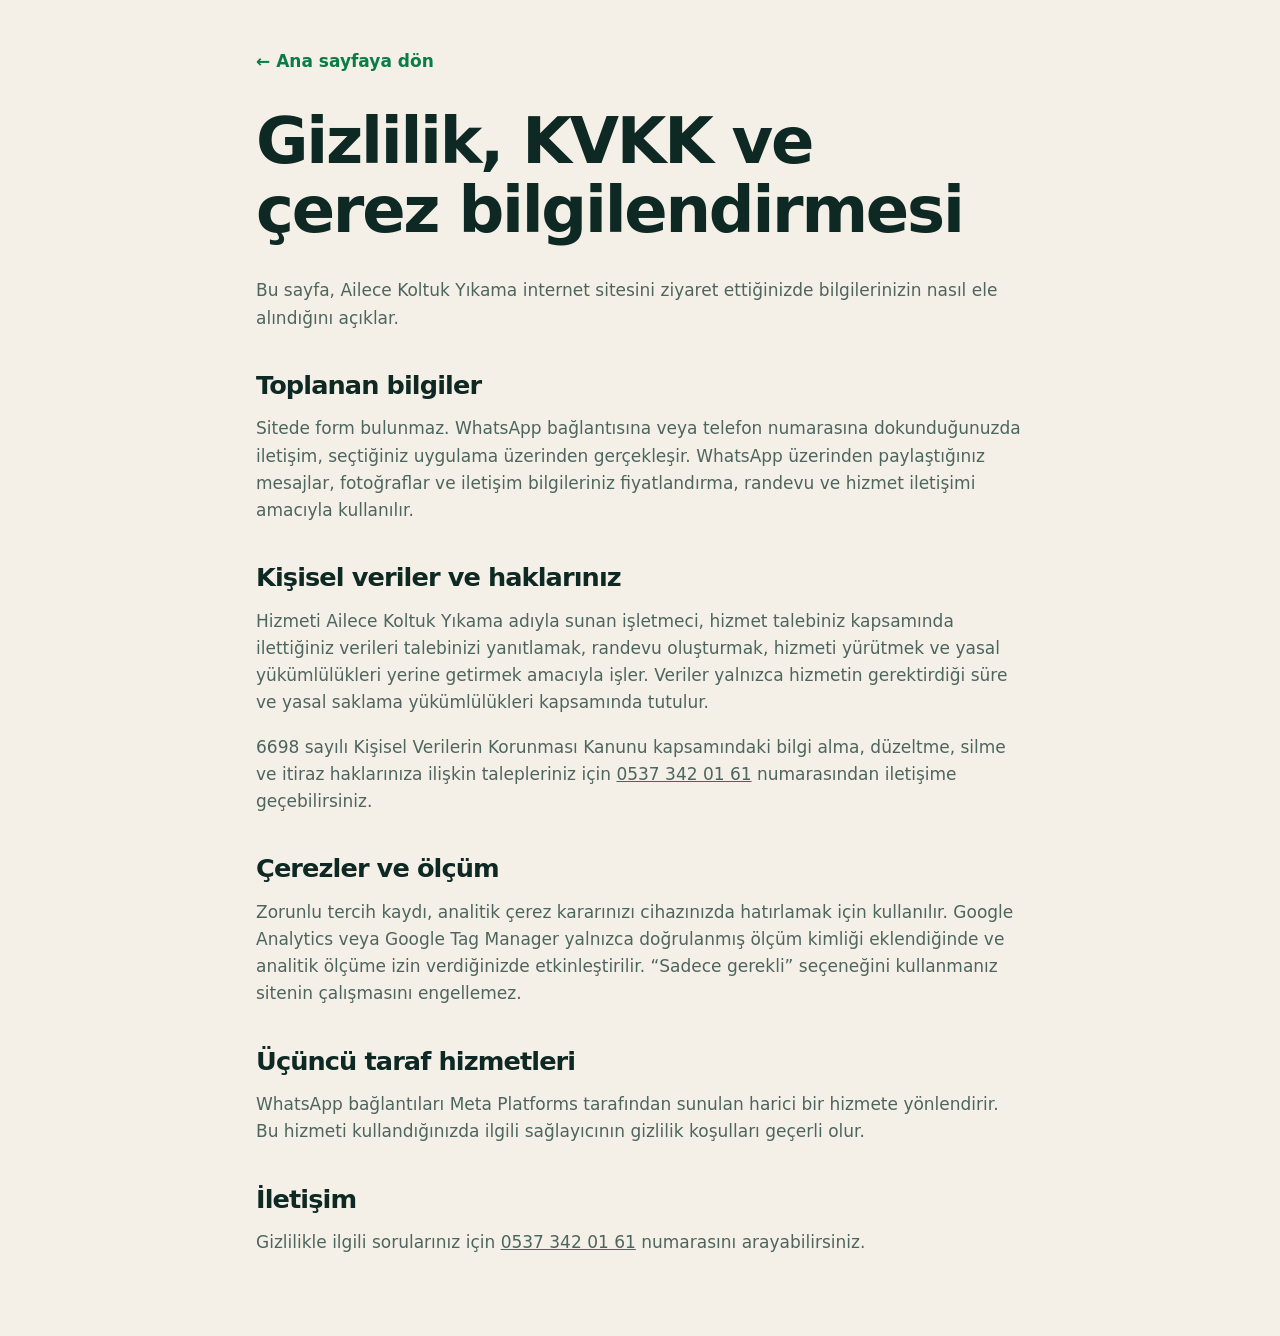
==== gizlilik.html @ ed270a8f "Build production landing page" ====
<!doctype html>
<html lang="tr">
  <head>
    <meta charset="utf-8">
    <meta name="viewport" content="width=device-width, initial-scale=1">
    <title>Gizlilik, KVKK ve Çerezler | Ailece Koltuk Yıkama</title>
    <meta name="description" content="Ailece Koltuk Yıkama gizlilik, kişisel veriler ve çerez bilgilendirmesi.">
    <meta name="robots" content="index, follow">
    <link rel="canonical" href="https://ailecekoltuktemizleme.com/gizlilik.html">
    <link rel="icon" href="favicon.svg" type="image/svg+xml">
    <link rel="stylesheet" href="styles.css">
    <script src="analytics-config.js"></script>
    <script>
      window.dataLayer = window.dataLayer || [];
      window.gtag = window.gtag || function () { window.dataLayer.push(arguments); };
      window.gtag("consent", "default", {
        ad_storage: "denied",
        ad_user_data: "denied",
        ad_personalization: "denied",
        analytics_storage: "denied",
        wait_for_update: 500
      });
    </script>
    <script src="script.js" defer></script>
  </head>
  <body class="legal-page">
    <main class="legal-main">
      <a class="legal-back" href="index.html">← Ana sayfaya dön</a>
      <h1>Gizlilik, KVKK ve çerez bilgilendirmesi</h1>

      <p>Bu sayfa, Ailece Koltuk Yıkama internet sitesini ziyaret ettiğinizde bilgilerinizin nasıl ele alındığını açıklar.</p>

      <h2 id="gizlilik">Toplanan bilgiler</h2>
      <p>Sitede form bulunmaz. WhatsApp bağlantısına veya telefon numarasına dokunduğunuzda iletişim, seçtiğiniz uygulama üzerinden gerçekleşir. WhatsApp üzerinden paylaştığınız mesajlar, fotoğraflar ve iletişim bilgileriniz fiyatlandırma, randevu ve hizmet iletişimi amacıyla kullanılır.</p>

      <h2 id="kvkk">Kişisel veriler ve haklarınız</h2>
      <p>Hizmeti Ailece Koltuk Yıkama adıyla sunan işletmeci, hizmet talebiniz kapsamında ilettiğiniz verileri talebinizi yanıtlamak, randevu oluşturmak, hizmeti yürütmek ve yasal yükümlülükleri yerine getirmek amacıyla işler. Veriler yalnızca hizmetin gerektirdiği süre ve yasal saklama yükümlülükleri kapsamında tutulur.</p>
      <p>6698 sayılı Kişisel Verilerin Korunması Kanunu kapsamındaki bilgi alma, düzeltme, silme ve itiraz haklarınıza ilişkin talepleriniz için <a href="tel:+905373420161">0537 342 01 61</a> numarasından iletişime geçebilirsiniz.</p>

      <h2 id="cerezler">Çerezler ve ölçüm</h2>
      <p>Zorunlu tercih kaydı, analitik çerez kararınızı cihazınızda hatırlamak için kullanılır. Google Analytics veya Google Tag Manager yalnızca doğrulanmış ölçüm kimliği eklendiğinde ve analitik ölçüme izin verdiğinizde etkinleştirilir. “Sadece gerekli” seçeneğini kullanmanız sitenin çalışmasını engellemez.</p>

      <h2>Üçüncü taraf hizmetleri</h2>
      <p>WhatsApp bağlantıları Meta Platforms tarafından sunulan harici bir hizmete yönlendirir. Bu hizmeti kullandığınızda ilgili sağlayıcının gizlilik koşulları geçerli olur.</p>

      <h2>İletişim</h2>
      <p>Gizlilikle ilgili sorularınız için <a href="tel:+905373420161">0537 342 01 61</a> numarasını arayabilirsiniz.</p>
    </main>
  </body>
</html>
---- styles.css ----
:root {
  --ink: #173b33;
  --ink-deep: #0e2924;
  --ink-muted: #4d655f;
  --paper: #fffdf9;
  --cream: #f5f0e7;
  --cream-deep: #ebe2d3;
  --sage: #e3ece5;
  --sage-strong: #b9cebe;
  --warm: #e7a56f;
  --warm-light: #f5d2b3;
  --whatsapp: #087d45;
  --whatsapp-hover: #06683a;
  --white: #ffffff;
  --line: rgba(23, 59, 51, 0.14);
  --shadow-sm: 0 8px 24px rgba(18, 48, 41, 0.08);
  --shadow-lg: 0 24px 60px rgba(18, 48, 41, 0.16);
  --radius-sm: 12px;
  --radius-md: 20px;
  --radius-lg: 28px;
  --container: 70rem;
}

*,
*::before,
*::after {
  box-sizing: border-box;
}

html {
  scroll-behavior: smooth;
}

body {
  margin: 0;
  overflow-x: hidden;
  background: var(--paper);
  color: var(--ink-deep);
  font-family: ui-sans-serif, system-ui, -apple-system, BlinkMacSystemFont, "Segoe UI", sans-serif;
  font-size: 1.0625rem;
  line-height: 1.6;
  text-rendering: optimizeLegibility;
  -webkit-font-smoothing: antialiased;
}

body,
button,
a,
summary {
  -webkit-tap-highlight-color: transparent;
}

img,
svg {
  display: block;
  max-width: 100%;
}

a {
  color: inherit;
}

p,
h1,
h2,
h3 {
  margin-top: 0;
}

p:last-child {
  margin-bottom: 0;
}

h1,
h2,
h3 {
  color: var(--ink-deep);
  font-weight: 760;
  line-height: 1.08;
  letter-spacing: -0.035em;
  text-wrap: balance;
}

h2 {
  margin-bottom: 1rem;
  font-size: clamp(2rem, 8vw, 3.4rem);
}

h3 {
  margin-bottom: 0.55rem;
  font-size: 1.25rem;
}

::selection {
  background: var(--warm-light);
  color: var(--ink-deep);
}

:focus-visible {
  outline: 3px solid var(--warm);
  outline-offset: 4px;
}

.container {
  width: min(calc(100% - 2rem), var(--container));
  margin-inline: auto;
}

.section {
  padding-block: clamp(4.5rem, 12vw, 7.5rem);
}

.sr-only {
  position: absolute;
  width: 1px;
  height: 1px;
  padding: 0;
  margin: -1px;
  overflow: hidden;
  clip: rect(0, 0, 0, 0);
  white-space: nowrap;
  border: 0;
}

.skip-link {
  position: fixed;
  z-index: 1000;
  top: 0.75rem;
  left: 0.75rem;
  padding: 0.75rem 1rem;
  transform: translateY(-150%);
  border-radius: 0.5rem;
  background: var(--white);
  color: var(--ink-deep);
  font-weight: 700;
  box-shadow: var(--shadow-sm);
}

.skip-link:focus {
  transform: translateY(0);
}

.site-header {
  position: relative;
  z-index: 20;
  border-bottom: 1px solid var(--line);
  background: rgba(255, 253, 249, 0.96);
}

.header-inner {
  display: flex;
  min-height: 4.5rem;
  align-items: center;
  justify-content: space-between;
  gap: 1rem;
}

.brand {
  display: inline-flex;
  min-height: 3rem;
  min-width: 0;
  align-items: center;
  gap: 0.6rem;
  color: var(--ink);
  text-decoration: none;
}

.brand-mark {
  width: 2.5rem;
  min-width: 2.5rem;
}

.brand-copy {
  display: grid;
  line-height: 1.05;
}

.brand-copy strong {
  font-size: 1.08rem;
  letter-spacing: -0.025em;
}

.brand-copy span {
  margin-top: 0.25rem;
  color: var(--ink-muted);
  font-size: 0.7rem;
  font-weight: 700;
  letter-spacing: 0.08em;
  text-transform: uppercase;
}

.desktop-nav {
  display: none;
}

.button {
  display: inline-flex;
  min-height: 3.25rem;
  align-items: center;
  justify-content: center;
  gap: 0.65rem;
  border: 0;
  border-radius: var(--radius-sm);
  font-weight: 760;
  line-height: 1.2;
  text-align: center;
  text-decoration: none;
  transition: background-color 160ms ease, color 160ms ease, transform 160ms ease, box-shadow 160ms ease;
}

.button svg {
  width: 1.4rem;
  min-width: 1.4rem;
}

.button:active {
  transform: translateY(1px);
}

.button--compact {
  min-height: 3rem;
  padding: 0.7rem 0.9rem;
  font-size: 0.9rem;
}

.button--compact svg {
  width: 1.2rem;
  min-width: 1.2rem;
}

.button--whatsapp,
.button--primary {
  background: var(--whatsapp);
  color: var(--white);
  box-shadow: 0 8px 18px rgba(8, 125, 69, 0.18);
}

.button--phone {
  background: var(--ink);
  color: var(--white);
  box-shadow: 0 8px 18px rgba(23, 59, 51, 0.16);
}

.message-underline {
  text-decoration-line: underline;
  text-decoration-thickness: 0.16em;
  text-underline-offset: 0.16em;
  text-decoration-skip-ink: none;
}

.message-underline--problem {
  text-decoration-color: #c65d52;
}

.message-underline--solution {
  text-decoration-color: var(--whatsapp);
}

.button--large {
  width: 100%;
  min-height: 3.65rem;
  padding: 0.95rem 1.25rem;
  font-size: 1.05rem;
}

.button--light {
  background: var(--white);
  color: var(--ink-deep);
  box-shadow: 0 12px 28px rgba(3, 22, 18, 0.18);
}

.hero {
  position: relative;
  overflow: hidden;
  padding-block: 2.5rem 4.5rem;
  background: var(--cream);
}

.hero::before {
  position: absolute;
  top: -8rem;
  right: -9rem;
  width: 21rem;
  height: 21rem;
  border: 4rem solid rgba(231, 165, 111, 0.12);
  border-radius: 50%;
  content: "";
  pointer-events: none;
}

.hero-grid {
  position: relative;
  display: grid;
  gap: 2.5rem;
}

.section-kicker {
  margin-bottom: 1rem;
  color: var(--ink);
  font-size: 0.76rem;
  font-weight: 800;
  letter-spacing: 0.075em;
  line-height: 1.4;
  text-transform: uppercase;
}

.hero h1 {
  max-width: 18ch;
  margin-bottom: 1.3rem;
  font-size: clamp(2.35rem, 10vw, 4.65rem);
  line-height: 1.01;
}

.hero-eyebrow {
  display: inline-flex;
  min-height: 2rem;
  margin-bottom: 1rem;
  padding: 0.3rem 0.75rem;
  align-items: center;
  border: 1px solid var(--sage-strong);
  border-radius: 999px;
  background: rgba(255, 253, 249, 0.72);
  color: var(--ink);
  font-size: 0.78rem;
  font-weight: 800;
  letter-spacing: 0.015em;
}

.hero h1 span {
  color: var(--ink);
  background: linear-gradient(transparent 76%, var(--warm-light) 76%);
  box-decoration-break: clone;
  -webkit-box-decoration-break: clone;
  white-space: normal;
}

.hero-lede {
  max-width: 38rem;
  margin-bottom: 1.65rem;
  color: var(--ink-muted);
  font-size: 1.08rem;
  line-height: 1.65;
}

.inline-whatsapp-link {
  color: var(--whatsapp);
  font-weight: 750;
  text-decoration-line: underline;
  text-decoration-thickness: 0.1em;
  text-underline-offset: 0.16em;
}

.hero-action {
  display: grid;
  gap: 0.75rem;
}

.hero-action p {
  margin: 0;
  color: var(--ink-muted);
  font-size: 0.86rem;
  line-height: 1.45;
  text-align: center;
}

.hero-card {
  position: relative;
  overflow: hidden;
  border: 1px solid rgba(255, 255, 255, 0.14);
  border-radius: var(--radius-lg);
  background: var(--ink);
  color: var(--white);
  box-shadow: var(--shadow-lg);
}

.hero-card::after {
  position: absolute;
  right: -4rem;
  bottom: -5rem;
  width: 13rem;
  height: 13rem;
  border: 2rem solid rgba(255, 255, 255, 0.05);
  border-radius: 50%;
  content: "";
}

.hero-card__copy {
  position: relative;
  z-index: 1;
  display: grid;
  gap: 0.35rem;
  padding: 1.25rem;
}

.hero-card__copy strong {
  max-width: 20ch;
  font-size: clamp(1.35rem, 6vw, 1.8rem);
  line-height: 1.12;
  letter-spacing: -0.025em;
}

.hero-card__copy span {
  color: rgba(255, 255, 255, 0.75);
  font-size: 0.9rem;
}

.photo-wrap {
  position: relative;
  overflow: hidden;
  margin: 0;
  background: var(--cream-deep);
}

.photo-wrap img {
  width: 100%;
  height: 100%;
  object-fit: cover;
}

.hero-photo {
  aspect-ratio: 4 / 5;
}

.trust-strip {
  position: relative;
  z-index: 3;
  margin-top: -2rem;
}

.trust-grid {
  display: grid;
  grid-template-columns: repeat(3, minmax(0, 1fr));
  overflow: hidden;
  border: 1px solid var(--line);
  border-radius: var(--radius-md);
  background: var(--paper);
  box-shadow: var(--shadow-sm);
}

.trust-item {
  display: flex;
  min-width: 0;
  min-height: 5.8rem;
  flex-direction: column;
  align-items: center;
  justify-content: center;
  gap: 0.4rem;
  padding: 0.75rem 0.25rem;
  text-align: center;
}

.trust-item + .trust-item {
  border-left: 1px solid var(--line);
}

.trust-item svg {
  width: 1.45rem;
  min-width: 1.45rem;
  color: var(--whatsapp);
}

.trust-item p {
  display: grid;
  margin: 0;
  line-height: 1.3;
}

.trust-item strong {
  color: var(--ink-deep);
  font-size: 0.86rem;
}

.trust-item span {
  margin-top: 0.1rem;
  color: var(--ink-muted);
  font-size: 0.72rem;
}

.family-section {
  background: var(--paper);
}

#neden-biz,
#hizmetler,
#nasil-isliyor {
  scroll-margin-top: 5rem;
}

.family-grid {
  max-width: 52rem;
}

.family-copy > p:not(.section-kicker) {
  max-width: 39rem;
}

.section-lede,
.section-heading > p:last-child,
.faq-intro > p:last-child {
  color: var(--ink-muted);
  font-size: 1.05rem;
}

.check-list {
  display: grid;
  gap: 0.9rem;
  padding: 0;
  margin: 1.75rem 0 0;
  list-style: none;
}

.check-list li {
  display: flex;
  align-items: flex-start;
  gap: 0.75rem;
  color: var(--ink-deep);
  font-weight: 650;
}

.check-list svg {
  width: 1.35rem;
  min-width: 1.35rem;
  margin-top: 0.15rem;
  color: var(--whatsapp);
}

.family-photo {
  aspect-ratio: 4 / 5;
  margin-top: 2rem;
  border-radius: var(--radius-lg);
  box-shadow: var(--shadow-sm);
}

.family-photo img {
  object-fit: contain;
}

.family-summary {
  margin-top: 1rem;
}

.services {
  border-block: 1px solid var(--line);
  background: var(--cream);
}

.section-heading {
  max-width: 43rem;
  margin-bottom: 2.5rem;
}

.section-heading--center {
  margin-inline: auto;
  text-align: center;
}

.services-title {
  margin-bottom: 1rem;
}

.service-grid {
  display: grid;
  grid-template-columns: repeat(3, minmax(0, 1fr));
  gap: 0.55rem;
}

.service-card {
  display: grid;
  min-width: 0;
  min-height: 7.5rem;
  align-content: center;
  justify-items: center;
  padding: 0.8rem 0.35rem;
  border: 1px solid var(--line);
  border-radius: var(--radius-md);
  background: var(--paper);
  text-align: center;
}

.service-icon {
  display: grid;
  width: 2.7rem;
  height: 2.7rem;
  margin-bottom: 0.7rem;
  place-items: center;
  border-radius: 0.9rem;
  background: var(--sage);
  color: var(--ink);
}

.service-icon svg {
  width: 1.5rem;
}

.service-card h3 {
  margin: 0;
  font-size: 0.86rem;
  line-height: 1.18;
}

.service-note {
  display: flex;
  align-items: center;
  gap: 0.7rem;
  padding: 0.9rem 1rem;
  margin: 0.75rem 0 0;
  border: 1px solid var(--line);
  border-radius: var(--radius-sm);
  background: rgba(255, 255, 255, 0.68);
  color: var(--ink-muted);
  font-size: 0.84rem;
  line-height: 1.4;
}

.service-note svg {
  width: 1.5rem;
  min-width: 1.5rem;
  color: var(--whatsapp);
}

.service-note strong {
  color: var(--ink-deep);
}

.process {
  background: var(--paper);
}

.process-list {
  display: grid;
  gap: 1rem;
  max-width: 58rem;
  padding: 0;
  margin: 0 auto;
  list-style: none;
  counter-reset: process;
}

.process-list li {
  display: flex;
  align-items: center;
  gap: 1rem;
  padding: 1.35rem;
  border: 1px solid var(--line);
  border-radius: var(--radius-md);
  background: var(--paper);
}

.step-number {
  display: grid;
  width: 2.6rem;
  min-width: 2.6rem;
  height: 2.6rem;
  place-items: center;
  border-radius: 0.8rem;
  background: var(--ink);
  color: var(--white);
  font-size: 0.95rem;
  font-weight: 800;
}

.process-list p {
  margin: 0;
  color: var(--ink-deep);
  font-size: 1rem;
  font-weight: 750;
  line-height: 1.35;
}

.faq {
  border-top: 1px solid var(--line);
  background: var(--paper);
}

.faq-shell {
  display: grid;
  gap: 2rem;
}

.faq-intro {
  max-width: 32rem;
}

.faq-carousel {
  position: relative;
  min-width: 0;
  padding-inline: 1.5rem;
}

.faq-stage {
  display: grid;
  gap: 0.85rem;
  touch-action: pan-y;
}

.faq-card {
  overflow: hidden;
  min-height: 11.5rem;
  padding: 1.5rem 2rem;
  border: 1px solid var(--line);
  border-radius: var(--radius-md);
  background: var(--paper);
  box-shadow: var(--shadow-sm);
}

.faq-card__heading {
  display: flex;
  align-items: baseline;
  gap: 0.55rem;
  margin-bottom: 0.85rem;
}

.faq-card__heading > span {
  color: var(--ink);
  font-size: 1.05rem;
  font-weight: 850;
}

.faq-card h3 {
  max-width: 24ch;
  margin: 0;
  font-size: 1.15rem;
}

.faq-card p {
  margin: 0;
  color: var(--ink-muted);
  font-size: 0.95rem;
}

.faq-controls {
  display: none;
}

.faq-carousel.is-enhanced .faq-stage {
  position: relative;
  display: block;
  transition: height 180ms ease;
}

.faq-carousel.is-enhanced .faq-card {
  position: absolute;
  top: 0;
  right: 1.35rem;
  left: 0;
  opacity: 0;
  pointer-events: none;
  transform: translate(1.35rem, 1.35rem) scale(0.95);
  transform-origin: center bottom;
  transition: opacity 220ms ease, transform 260ms ease;
}

.faq-carousel.is-enhanced .faq-card[data-state="active"] {
  z-index: 4;
  opacity: 1;
  pointer-events: auto;
  transform: translate(0, 0) scale(1);
}

.faq-carousel.is-enhanced .faq-card[data-state="next"] {
  z-index: 3;
  opacity: 0.72;
  transform: translate(0.85rem, 0.55rem) rotate(1.5deg) scale(0.985);
}

.faq-carousel.is-enhanced .faq-card[data-state="after"] {
  z-index: 2;
  opacity: 0.42;
  transform: translate(-0.65rem, 0.85rem) rotate(-2deg) scale(0.97);
}

.faq-carousel.is-enhanced .faq-controls {
  position: absolute;
  z-index: 6;
  top: 50%;
  right: 0;
  left: 0;
  display: flex;
  align-items: center;
  justify-content: space-between;
  pointer-events: none;
  transform: translateY(-50%);
}

.faq-controls button {
  display: grid;
  width: 3rem;
  height: 3rem;
  padding: 0;
  place-items: center;
  border: 1px solid var(--line);
  border-radius: 50%;
  background: var(--paper);
  color: var(--ink);
  cursor: pointer;
  pointer-events: auto;
  box-shadow: var(--shadow-sm);
}

.faq-controls button svg {
  width: 1.2rem;
}

.final-cta {
  padding-block: 3rem;
  background: var(--paper);
}

.final-cta__inner {
  position: relative;
  display: grid;
  gap: 1.75rem;
  overflow: hidden;
  padding: 2rem 1.4rem;
  border-radius: var(--radius-lg);
  background: var(--ink);
  color: rgba(255, 255, 255, 0.78);
}

.final-cta__inner::after {
  position: absolute;
  right: -5rem;
  bottom: -7rem;
  width: 16rem;
  height: 16rem;
  border: 3rem solid rgba(255, 255, 255, 0.05);
  border-radius: 50%;
  content: "";
}

.final-cta__inner > * {
  position: relative;
  z-index: 1;
}

.final-cta .section-kicker {
  color: var(--warm-light);
}

.final-cta h2 {
  color: var(--white);
}

.final-cta p:last-child {
  max-width: 36rem;
  margin-bottom: 0;
}

.site-footer {
  padding-block: 3rem 7rem;
  background: var(--ink-deep);
  color: rgba(255, 255, 255, 0.7);
}

.footer-inner {
  display: grid;
  gap: 2rem;
}

.brand--footer {
  color: var(--white);
}

.brand--footer .brand-copy span {
  color: rgba(255, 255, 255, 0.58);
}

.footer-inner > div:first-child > p {
  max-width: 29rem;
  margin: 1rem 0 0;
  font-size: 0.9rem;
}

.footer-facts {
  color: var(--sage-strong) !important;
  font-size: 0.82rem !important;
  font-weight: 700;
}

.footer-phone {
  display: inline-block;
  margin-top: 0.75rem;
  color: var(--white);
  font-size: 1rem;
  font-weight: 800;
  text-decoration: none;
}

.footer-bottom {
  display: grid;
  gap: 0.35rem;
  padding-top: 1.5rem;
  margin-top: 2rem;
  border-top: 1px solid rgba(255, 255, 255, 0.12);
  font-size: 0.76rem;
}

.footer-links {
  display: flex;
  flex-wrap: wrap;
  gap: 0.55rem 1rem;
}

.footer-links a,
.footer-links button {
  padding: 0;
  border: 0;
  background: transparent;
  color: inherit;
  font: inherit;
  text-decoration: underline;
  text-underline-offset: 0.18em;
  cursor: pointer;
}

.consent-banner {
  position: fixed;
  z-index: 20;
  right: 1rem;
  bottom: calc(1rem + env(safe-area-inset-bottom));
  left: 1rem;
  display: grid;
  gap: 1rem;
  max-width: 34rem;
  padding: 1.1rem;
  border: 1px solid var(--line);
  border-radius: var(--radius-md);
  background: var(--paper);
  box-shadow: var(--shadow-lg);
}

.consent-banner[hidden] {
  display: none;
}

.consent-banner strong {
  display: block;
  margin-bottom: 0.35rem;
  color: var(--ink-deep);
}

.consent-banner p {
  margin: 0;
  color: var(--ink-muted);
  font-size: 0.86rem;
  line-height: 1.45;
}

.consent-actions {
  display: grid;
  grid-template-columns: 1fr 1fr;
  gap: 0.6rem;
}

.consent-button {
  min-height: 3rem;
  padding: 0.7rem;
  background: var(--whatsapp);
  color: var(--white);
}

.consent-button--secondary {
  border: 1px solid var(--line);
  background: var(--paper);
  color: var(--ink);
}

.legal-page {
  min-height: 100vh;
  background: var(--cream);
}

.legal-main {
  width: min(calc(100% - 2rem), 48rem);
  margin-inline: auto;
  padding-block: 3rem 5rem;
}

.legal-main h1 {
  margin-bottom: 2rem;
  font-size: clamp(2.2rem, 9vw, 4rem);
}

.legal-main h2 {
  margin-top: 2.5rem;
  font-size: 1.6rem;
}

.legal-main p,
.legal-main li {
  color: var(--ink-muted);
}

.legal-back {
  display: inline-flex;
  margin-bottom: 2rem;
  color: var(--whatsapp);
  font-weight: 750;
  text-decoration: none;
}

.mobile-cta {
  position: fixed;
  z-index: 50;
  right: 0.75rem;
  bottom: max(0.75rem, env(safe-area-inset-bottom));
  width: 4.25rem;
  height: 4.25rem;
  padding: 0.3rem;
  border: 1px solid rgba(255, 255, 255, 0.26);
  border-radius: 1.05rem;
  background: rgba(255, 255, 255, 0.92);
  box-shadow: 0 12px 36px rgba(7, 33, 27, 0.25);
  backdrop-filter: blur(12px);
  transition: opacity 180ms ease, transform 220ms ease;
}

.mobile-cta.is-hidden {
  opacity: 0;
  pointer-events: none;
  transform: translateX(calc(100% + 1.5rem));
}

.mobile-cta a {
  display: grid;
  width: 100%;
  height: 100%;
  min-height: 3.65rem;
  place-items: center;
  border-radius: 0.8rem;
  background: var(--whatsapp);
  color: var(--white);
  text-decoration: none;
}

.mobile-cta a > svg:first-child {
  width: 2rem;
  min-width: 2rem;
}

@media (hover: hover) {
  .button--whatsapp:hover,
  .button--primary:hover {
    background: var(--whatsapp-hover);
    box-shadow: 0 12px 24px rgba(8, 125, 69, 0.24);
    transform: translateY(-1px);
  }

  .button--light:hover {
    background: var(--warm-light);
    transform: translateY(-1px);
  }

  .button--phone:hover {
    background: var(--ink-deep);
    box-shadow: 0 10px 22px rgba(23, 59, 51, 0.22);
    transform: translateY(-1px);
  }

  .desktop-nav a:hover {
    color: var(--ink-deep);
  }

  .faq-controls button:hover {
    border-color: var(--sage-strong);
    background: var(--sage);
  }
}

@media (min-width: 30rem) {
  .button--large {
    width: auto;
  }

  .hero-action {
    justify-items: start;
  }

  .hero-action p {
    text-align: left;
  }

}

@media (min-width: 48rem) {
  .site-header {
    position: sticky;
    top: 0;
    backdrop-filter: blur(12px);
  }

  .container {
    width: min(calc(100% - 3rem), var(--container));
  }

  .header-inner {
    min-height: 5rem;
  }

  .brand-mark {
    width: 2.75rem;
    min-width: 2.75rem;
  }

  .brand-copy strong {
    font-size: 1.2rem;
  }

  .button--compact {
    padding-inline: 1.1rem;
  }

  .hero {
    padding-block: 4.5rem 6rem;
  }

  .hero-card {
    border-radius: 2rem;
  }

  .hero-photo {
    aspect-ratio: 16 / 9;
  }

  .trust-grid {
    display: grid;
    grid-template-columns: repeat(3, minmax(0, 1fr));
  }

  .trust-item + .trust-item {
    border-top: 0;
    border-left: 1px solid var(--line);
  }

  .trust-item {
    min-height: 6.7rem;
    flex-direction: row;
    gap: 1rem;
    padding: 1.2rem;
    text-align: left;
  }

  .trust-item svg {
    width: 2rem;
    min-width: 2rem;
  }

  .trust-item strong {
    font-size: 1.1rem;
  }

  .trust-item span {
    margin-top: 0.25rem;
    font-size: 0.88rem;
  }

  .service-card {
    min-height: 9rem;
    padding: 1.25rem 0.75rem;
  }

  .service-card h3 {
    font-size: 1.05rem;
  }

  .service-icon {
    width: 3.3rem;
    height: 3.3rem;
  }

  .service-icon svg {
    width: 1.8rem;
  }

  .process-list {
    grid-template-columns: repeat(3, minmax(0, 1fr));
    max-width: none;
  }

  .process-list li {
    display: flex;
    min-height: 11rem;
    flex-direction: column;
    align-items: flex-start;
    justify-content: center;
    padding: 1.6rem;
  }

  .process-list li + li {
    position: relative;
  }

  .process-list li + li::before {
    display: none;
  }

  .step-number {
    margin-bottom: 1.2rem;
  }

  .faq-shell {
    grid-template-columns: minmax(14rem, 0.72fr) minmax(0, 1.28fr);
    align-items: center;
    gap: 5rem;
  }

  .final-cta {
    padding-block: 4rem;
  }

  .final-cta__inner {
    grid-template-columns: minmax(0, 1fr) auto;
    align-items: center;
    gap: 3rem;
    padding: 3.5rem;
  }

  .final-cta .button {
    display: inline-flex;
  }

  .footer-inner,
  .footer-bottom {
    grid-template-columns: 1fr auto;
    align-items: end;
  }

  .footer-bottom > span:last-child {
    text-align: right;
  }

  .site-footer {
    padding-bottom: 3rem;
  }

  .mobile-cta {
    display: none;
  }
}

@media (min-width: 56rem) {
  .hero-grid {
    grid-template-columns: minmax(0, 1.06fr) minmax(23rem, 0.94fr);
    align-items: center;
    gap: 4rem;
  }

  .hero-card {
    transform: rotate(1.2deg);
  }

  .hero-card__copy {
    transform: rotate(-1.2deg);
  }

  .hero-photo {
    aspect-ratio: 4 / 5;
  }

}

@media (min-width: 64rem) {
  .desktop-nav {
    display: flex;
    align-items: center;
    gap: 1.8rem;
    margin-left: auto;
  }

  .desktop-nav a {
    color: var(--ink-muted);
    font-size: 0.9rem;
    font-weight: 700;
    text-decoration: none;
  }

  .header-inner > .button {
    margin-left: 1rem;
  }

}

@media (prefers-reduced-motion: reduce) {
  html {
    scroll-behavior: auto;
  }

  *,
  *::before,
  *::after {
    scroll-behavior: auto !important;
    transition-duration: 0.01ms !important;
  }

}
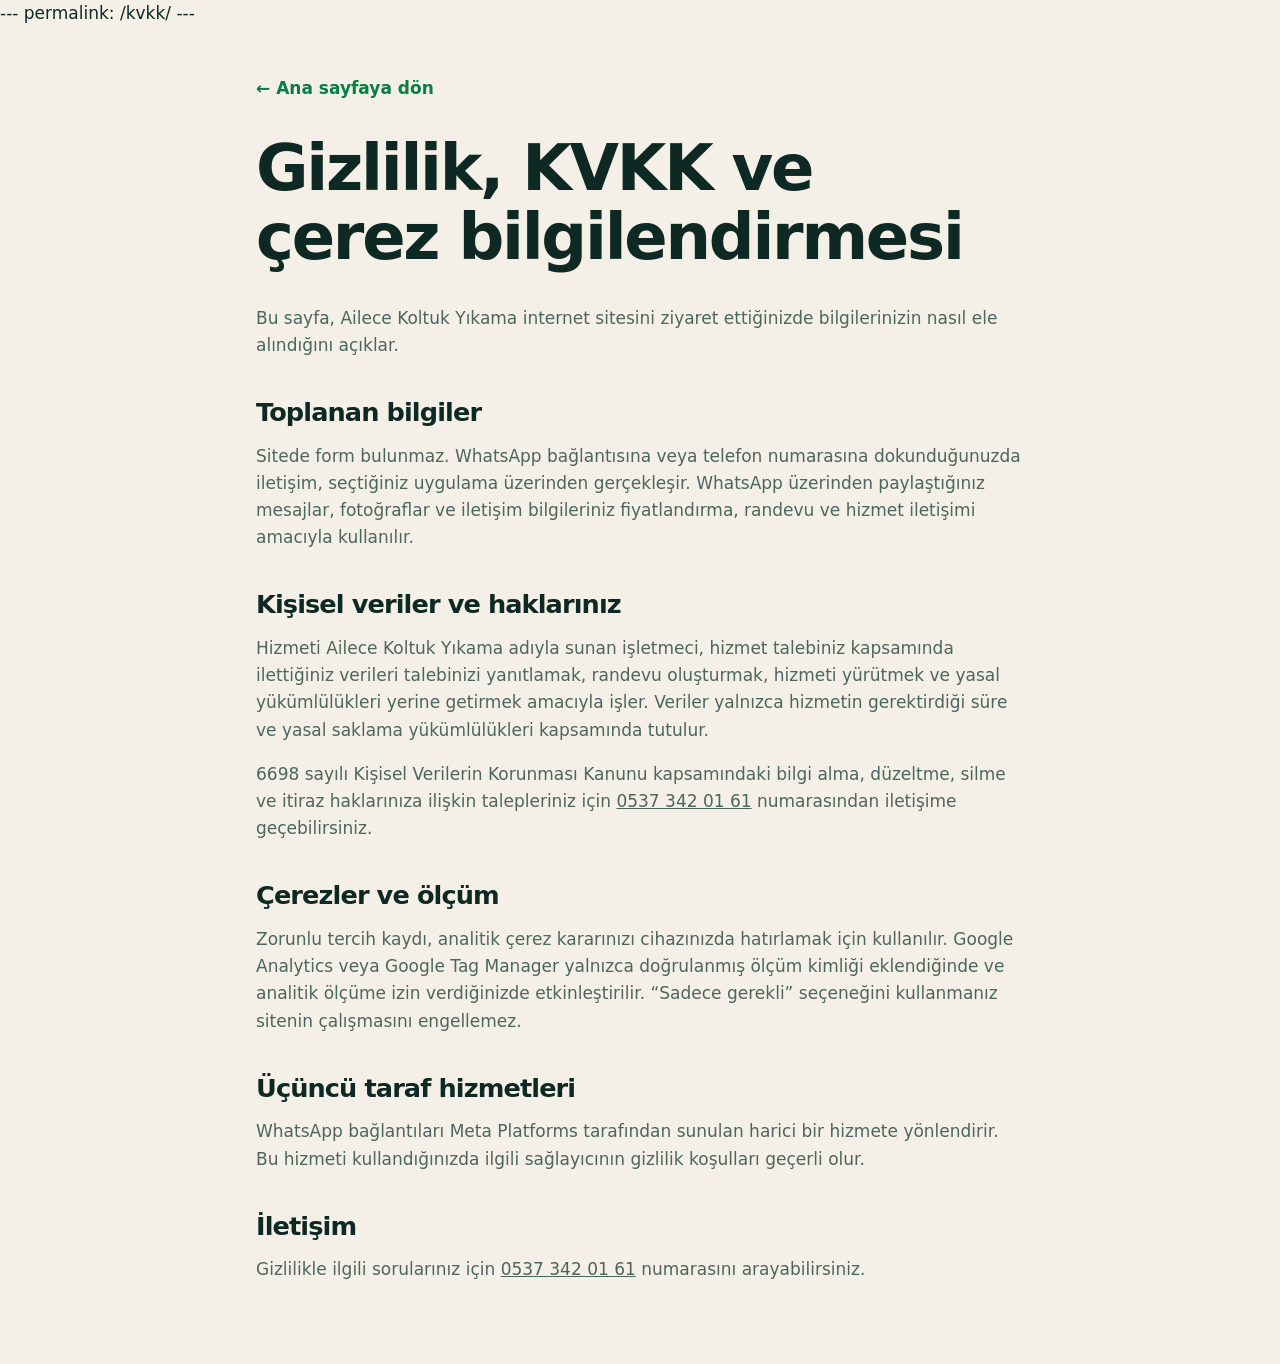
==== commit 008371a0: "Launch analytics and refine landing page" ====
--- a/gizlilik.html
+++ b/gizlilik.html
@@ -1,3 +1,6 @@
+---
+permalink: /kvkk/
+---
 <!doctype html>
 <html lang="tr">
   <head>
@@ -6,10 +9,10 @@
     <title>Gizlilik, KVKK ve Çerezler | Ailece Koltuk Yıkama</title>
     <meta name="description" content="Ailece Koltuk Yıkama gizlilik, kişisel veriler ve çerez bilgilendirmesi.">
     <meta name="robots" content="index, follow">
-    <link rel="canonical" href="https://ailecekoltuktemizleme.com/gizlilik.html">
-    <link rel="icon" href="favicon.svg" type="image/svg+xml">
-    <link rel="stylesheet" href="styles.css">
-    <script src="analytics-config.js"></script>
+    <link rel="canonical" href="https://ailecekoltuktemizleme.com/kvkk/">
+    <link rel="icon" href="/favicon.svg" type="image/svg+xml">
+    <link rel="stylesheet" href="/styles.css">
+    <script src="/analytics-config.js"></script>
     <script>
       window.dataLayer = window.dataLayer || [];
       window.gtag = window.gtag || function () { window.dataLayer.push(arguments); };
@@ -21,11 +24,11 @@
         wait_for_update: 500
       });
     </script>
-    <script src="script.js" defer></script>
+    <script src="/script.js" defer></script>
   </head>
   <body class="legal-page">
     <main class="legal-main">
-      <a class="legal-back" href="index.html">← Ana sayfaya dön</a>
+      <a class="legal-back" href="/">← Ana sayfaya dön</a>
       <h1>Gizlilik, KVKK ve çerez bilgilendirmesi</h1>
 
       <p>Bu sayfa, Ailece Koltuk Yıkama internet sitesini ziyaret ettiğinizde bilgilerinizin nasıl ele alındığını açıklar.</p>
--- a/styles.css
+++ b/styles.css
@@ -141,10 +141,14 @@
 }
 
 .site-header {
-  position: relative;
+  position: sticky;
   z-index: 20;
+  top: 0;
   border-bottom: 1px solid var(--line);
-  background: rgba(255, 253, 249, 0.96);
+  background: rgba(255, 253, 249, 0.76);
+  box-shadow: 0 8px 28px rgba(23, 59, 51, 0.07);
+  -webkit-backdrop-filter: blur(18px) saturate(145%);
+  backdrop-filter: blur(18px) saturate(145%);
 }
 
 .header-inner {
@@ -166,8 +170,8 @@
 }
 
 .brand-mark {
-  width: 2.5rem;
-  min-width: 2.5rem;
+  width: 2.15rem;
+  min-width: 2.15rem;
 }
 
 .brand-copy {
@@ -219,8 +223,8 @@
 
 .button--compact {
   min-height: 3rem;
-  padding: 0.7rem 0.9rem;
-  font-size: 0.9rem;
+  padding: 0.6rem 0.65rem;
+  font-size: 0.82rem;
 }
 
 .button--compact svg {
@@ -236,24 +240,35 @@
 }
 
 .button--phone {
+  position: relative;
+  isolation: isolate;
+  background: transparent;
+  color: var(--white);
+  box-shadow: none;
+}
+
+.button--phone::before {
+  position: absolute;
+  z-index: -1;
+  inset: 3px 0;
+  border-radius: inherit;
   background: var(--ink);
-  color: var(--white);
   box-shadow: 0 8px 18px rgba(23, 59, 51, 0.16);
+  content: "";
 }
 
 .message-underline {
-  text-decoration-line: underline;
-  text-decoration-thickness: 0.16em;
-  text-underline-offset: 0.16em;
-  text-decoration-skip-ink: none;
+  padding-inline: 0.08em;
+  box-decoration-break: clone;
+  -webkit-box-decoration-break: clone;
 }
 
 .message-underline--problem {
-  text-decoration-color: #c65d52;
+  background: linear-gradient(transparent 56%, rgba(224, 103, 91, 0.38) 56%);
 }
 
 .message-underline--solution {
-  text-decoration-color: var(--whatsapp);
+  background: linear-gradient(transparent 56%, rgba(16, 185, 105, 0.34) 56%);
 }
 
 .button--large {
@@ -291,7 +306,34 @@
 .hero-grid {
   position: relative;
   display: grid;
-  gap: 2.5rem;
+  grid-template-columns: minmax(0, 1fr) 7.35rem;
+  gap: 1rem 0.65rem;
+}
+
+.hero-copy {
+  display: contents;
+}
+
+.hero-location {
+  display: inline-flex;
+  grid-column: 1 / -1;
+  grid-row: 1;
+  align-items: center;
+  gap: 0.35rem;
+  width: fit-content;
+  margin: 0;
+  color: var(--ink-muted);
+  font-size: 0.76rem;
+  font-weight: 800;
+  letter-spacing: 0.055em;
+  line-height: 1.4;
+  text-transform: uppercase;
+}
+
+.hero-location svg {
+  width: 1rem;
+  min-width: 1rem;
+  color: var(--whatsapp);
 }
 
 .section-kicker {
@@ -305,38 +347,26 @@
 }
 
 .hero h1 {
+  grid-column: 1;
+  grid-row: 2;
   max-width: 18ch;
-  margin-bottom: 1.3rem;
-  font-size: clamp(2.35rem, 10vw, 4.65rem);
+  margin-bottom: 0;
+  font-size: clamp(1.72rem, 7.6vw, 3.2rem);
   line-height: 1.01;
-}
-
-.hero-eyebrow {
-  display: inline-flex;
-  min-height: 2rem;
-  margin-bottom: 1rem;
-  padding: 0.3rem 0.75rem;
-  align-items: center;
-  border: 1px solid var(--sage-strong);
-  border-radius: 999px;
-  background: rgba(255, 253, 249, 0.72);
-  color: var(--ink);
-  font-size: 0.78rem;
-  font-weight: 800;
-  letter-spacing: 0.015em;
 }
 
 .hero h1 span {
   color: var(--ink);
-  background: linear-gradient(transparent 76%, var(--warm-light) 76%);
   box-decoration-break: clone;
   -webkit-box-decoration-break: clone;
   white-space: normal;
 }
 
 .hero-lede {
+  grid-column: 1 / -1;
+  grid-row: 3;
   max-width: 38rem;
-  margin-bottom: 1.65rem;
+  margin-bottom: 0;
   color: var(--ink-muted);
   font-size: 1.08rem;
   line-height: 1.65;
@@ -352,25 +382,25 @@
 
 .hero-action {
   display: grid;
+  grid-column: 1 / -1;
+  grid-row: 4;
   gap: 0.75rem;
-}
-
-.hero-action p {
-  margin: 0;
-  color: var(--ink-muted);
-  font-size: 0.86rem;
-  line-height: 1.45;
-  text-align: center;
 }
 
 .hero-card {
   position: relative;
+  grid-column: 2;
+  grid-row: 2;
+  width: 100%;
+  align-self: center;
+  justify-self: center;
   overflow: hidden;
   border: 1px solid rgba(255, 255, 255, 0.14);
-  border-radius: var(--radius-lg);
+  border-radius: 1.15rem;
   background: var(--ink);
   color: var(--white);
-  box-shadow: var(--shadow-lg);
+  box-shadow: var(--shadow-sm);
+  transform: none;
 }
 
 .hero-card::after {
@@ -384,26 +414,6 @@
   content: "";
 }
 
-.hero-card__copy {
-  position: relative;
-  z-index: 1;
-  display: grid;
-  gap: 0.35rem;
-  padding: 1.25rem;
-}
-
-.hero-card__copy strong {
-  max-width: 20ch;
-  font-size: clamp(1.35rem, 6vw, 1.8rem);
-  line-height: 1.12;
-  letter-spacing: -0.025em;
-}
-
-.hero-card__copy span {
-  color: rgba(255, 255, 255, 0.75);
-  font-size: 0.9rem;
-}
-
 .photo-wrap {
   position: relative;
   overflow: hidden;
@@ -445,7 +455,7 @@
   align-items: center;
   justify-content: center;
   gap: 0.4rem;
-  padding: 0.75rem 0.25rem;
+  padding: 0.75rem 0.15rem;
   text-align: center;
 }
 
@@ -467,13 +477,70 @@
 
 .trust-item strong {
   color: var(--ink-deep);
-  font-size: 0.86rem;
+  font-size: 0.78rem;
 }
 
 .trust-item span {
   margin-top: 0.1rem;
   color: var(--ink-muted);
-  font-size: 0.72rem;
+  font-size: 0.66rem;
+}
+
+.customer-reviews[hidden] {
+  display: none;
+}
+
+.customer-reviews {
+  padding-block: 3.75rem;
+  background: var(--cream);
+}
+
+.customer-reviews-heading {
+  max-width: 38rem;
+  margin-bottom: 1.5rem;
+}
+
+.customer-reviews-heading .section-kicker {
+  margin-bottom: 0.55rem;
+}
+
+.customer-reviews-heading h2 {
+  margin-bottom: 0;
+  font-size: clamp(1.85rem, 7vw, 2.75rem);
+}
+
+.customer-review-slider {
+  display: flex;
+  gap: 0.8rem;
+  overflow: hidden;
+  padding: 0.25rem 0.15rem 1.1rem;
+}
+
+.customer-review-card {
+  flex: 0 0 min(82%, 20rem);
+  min-height: 11rem;
+  padding: 1.35rem;
+  border: 1px solid var(--line);
+  border-radius: var(--radius-md);
+  background: var(--paper);
+  box-shadow: var(--shadow-sm);
+}
+
+.customer-review-card svg {
+  width: 1.5rem;
+  margin-bottom: 1.25rem;
+  color: var(--warm);
+}
+
+.customer-review-card p {
+  color: var(--ink-deep);
+  font-size: 1.05rem;
+  font-weight: 720;
+  line-height: 1.45;
+}
+
+.customer-reviews[data-preview="true"] .customer-review-card {
+  border-style: dashed;
 }
 
 .family-section {
@@ -487,7 +554,13 @@
 }
 
 .family-grid {
+  display: grid;
+  gap: 0;
   max-width: 52rem;
+}
+
+.family-copy {
+  order: 1;
 }
 
 .family-copy > p:not(.section-kicker) {
@@ -525,18 +598,47 @@
 }
 
 .family-photo {
+  order: 2;
   aspect-ratio: 4 / 5;
-  margin-top: 2rem;
+  margin-top: 1rem;
   border-radius: var(--radius-lg);
   box-shadow: var(--shadow-sm);
 }
 
+.family-photo .check-list {
+  position: absolute;
+  right: 0;
+  bottom: 0;
+  left: 0;
+  z-index: 2;
+  gap: 0.55rem;
+  margin: 0;
+  padding: 2.5rem 1rem 1rem;
+  background: linear-gradient(180deg, transparent, rgba(7, 31, 26, 0.92) 36%);
+  -webkit-backdrop-filter: blur(3px);
+  backdrop-filter: blur(3px);
+}
+
+.family-photo .check-list li {
+  gap: 0.55rem;
+  color: var(--white);
+  font-size: 0.78rem;
+  line-height: 1.35;
+}
+
+.family-photo .check-list svg {
+  width: 1.1rem;
+  min-width: 1.1rem;
+  color: #7ee2a8;
+}
+
 .family-photo img {
   object-fit: contain;
 }
 
 .family-summary {
   margin-top: 1rem;
+  margin-bottom: 0;
 }
 
 .services {
@@ -598,28 +700,25 @@
   line-height: 1.18;
 }
 
-.service-note {
+.service-card--all {
   display: flex;
+  grid-column: 1 / -1;
+  min-height: 5.5rem;
   align-items: center;
-  gap: 0.7rem;
-  padding: 0.9rem 1rem;
-  margin: 0.75rem 0 0;
-  border: 1px solid var(--line);
-  border-radius: var(--radius-sm);
-  background: rgba(255, 255, 255, 0.68);
-  color: var(--ink-muted);
-  font-size: 0.84rem;
-  line-height: 1.4;
-}
-
-.service-note svg {
-  width: 1.5rem;
-  min-width: 1.5rem;
-  color: var(--whatsapp);
-}
-
-.service-note strong {
-  color: var(--ink-deep);
+  justify-content: flex-start;
+  gap: 0.75rem;
+  padding-inline: 1rem;
+  text-align: left;
+}
+
+.service-card--all .service-icon {
+  flex: 0 0 2.7rem;
+  margin-bottom: 0;
+}
+
+.service-card--all h3 {
+  flex: 1;
+  text-align: left;
 }
 
 .process {
@@ -683,8 +782,10 @@
 
 .faq-carousel {
   position: relative;
+  width: min(100%, 20rem);
   min-width: 0;
-  padding-inline: 1.5rem;
+  padding-inline: 1rem;
+  margin-inline: auto;
 }
 
 .faq-stage {
@@ -695,8 +796,8 @@
 
 .faq-card {
   overflow: hidden;
-  min-height: 11.5rem;
-  padding: 1.5rem 2rem;
+  min-height: 12rem;
+  padding: 1.2rem 1.35rem;
   border: 1px solid var(--line);
   border-radius: var(--radius-md);
   background: var(--paper);
@@ -719,13 +820,13 @@
 .faq-card h3 {
   max-width: 24ch;
   margin: 0;
-  font-size: 1.15rem;
+  font-size: 1.02rem;
 }
 
 .faq-card p {
   margin: 0;
   color: var(--ink-muted);
-  font-size: 0.95rem;
+  font-size: 0.9rem;
 }
 
 .faq-controls {
@@ -741,7 +842,7 @@
 .faq-carousel.is-enhanced .faq-card {
   position: absolute;
   top: 0;
-  right: 1.35rem;
+  right: 0.85rem;
   left: 0;
   opacity: 0;
   pointer-events: none;
@@ -773,8 +874,8 @@
   position: absolute;
   z-index: 6;
   top: 50%;
-  right: 0;
-  left: 0;
+  right: -0.75rem;
+  left: -0.75rem;
   display: flex;
   align-items: center;
   justify-content: space-between;
@@ -847,50 +948,58 @@
 }
 
 .site-footer {
-  padding-block: 3rem 7rem;
+  overflow: hidden;
+  padding-block: 2.75rem 6.5rem;
   background: var(--ink-deep);
   color: rgba(255, 255, 255, 0.7);
 }
 
 .footer-inner {
-  display: grid;
-  gap: 2rem;
-}
-
-.brand--footer {
+  display: flex;
+  flex-wrap: wrap;
+  align-items: flex-end;
+  justify-content: space-between;
+  gap: 1.5rem 2rem;
+}
+
+.footer-brand {
+  display: grid;
+  gap: 0.25rem;
+}
+
+.footer-brand strong {
   color: var(--white);
-}
-
-.brand--footer .brand-copy span {
-  color: rgba(255, 255, 255, 0.58);
-}
-
-.footer-inner > div:first-child > p {
-  max-width: 29rem;
-  margin: 1rem 0 0;
+  font-size: 1.08rem;
+}
+
+.footer-brand p {
+  margin: 0;
+  color: var(--warm-light);
   font-size: 0.9rem;
 }
 
-.footer-facts {
-  color: var(--sage-strong) !important;
-  font-size: 0.82rem !important;
-  font-weight: 700;
+.footer-actions {
+  display: flex;
+  flex-wrap: wrap;
+  align-items: center;
+  gap: 0.65rem 1.1rem;
 }
 
 .footer-phone {
-  display: inline-block;
-  margin-top: 0.75rem;
   color: var(--white);
-  font-size: 1rem;
-  font-weight: 800;
-  text-decoration: none;
-}
-
-.footer-bottom {
-  display: grid;
-  gap: 0.35rem;
-  padding-top: 1.5rem;
-  margin-top: 2rem;
+  font-size: 0.9rem;
+  font-weight: 750;
+  text-underline-offset: 0.18em;
+}
+
+.footer-meta {
+  display: flex;
+  flex-wrap: wrap;
+  align-items: center;
+  justify-content: space-between;
+  gap: 0.75rem 1.5rem;
+  padding-top: 1.25rem;
+  margin-top: 1.75rem;
   border-top: 1px solid rgba(255, 255, 255, 0.12);
   font-size: 0.76rem;
 }
@@ -899,6 +1008,7 @@
   display: flex;
   flex-wrap: wrap;
   gap: 0.55rem 1rem;
+  font-size: 0.76rem;
 }
 
 .footer-links a,
@@ -1052,9 +1162,13 @@
   }
 
   .button--phone:hover {
+    background: transparent;
+    transform: translateY(-1px);
+  }
+
+  .button--phone:hover::before {
     background: var(--ink-deep);
     box-shadow: 0 10px 22px rgba(23, 59, 51, 0.22);
-    transform: translateY(-1px);
   }
 
   .desktop-nav a:hover {
@@ -1076,17 +1190,12 @@
     justify-items: start;
   }
 
-  .hero-action p {
-    text-align: left;
-  }
-
 }
 
 @media (min-width: 48rem) {
   .site-header {
-    position: sticky;
-    top: 0;
-    backdrop-filter: blur(12px);
+    -webkit-backdrop-filter: blur(20px) saturate(150%);
+    backdrop-filter: blur(20px) saturate(150%);
   }
 
   .container {
@@ -1098,8 +1207,8 @@
   }
 
   .brand-mark {
-    width: 2.75rem;
-    min-width: 2.75rem;
+    width: 2.5rem;
+    min-width: 2.5rem;
   }
 
   .brand-copy strong {
@@ -1107,6 +1216,7 @@
   }
 
   .button--compact {
+    font-size: 0.9rem;
     padding-inline: 1.1rem;
   }
 
@@ -1115,11 +1225,8 @@
   }
 
   .hero-card {
+    width: min(100%, 30rem);
     border-radius: 2rem;
-  }
-
-  .hero-photo {
-    aspect-ratio: 16 / 9;
   }
 
   .trust-grid {
@@ -1154,11 +1261,77 @@
     font-size: 0.88rem;
   }
 
+  .customer-reviews {
+    padding-block: 5rem;
+  }
+
+  .customer-review-slider {
+    gap: 1rem;
+  }
+
+  .customer-review-card {
+    flex-basis: min(40%, 24rem);
+    min-height: 12rem;
+    padding: 1.6rem;
+  }
+
+  .family-grid {
+    grid-template-columns: minmax(18rem, 0.9fr) minmax(0, 1.1fr);
+    grid-template-areas: "photo copy";
+    max-width: 68rem;
+    align-items: center;
+    column-gap: clamp(2.5rem, 6vw, 5rem);
+    row-gap: 1.25rem;
+  }
+
+  .family-photo {
+    grid-area: photo;
+    order: 1;
+    margin-top: 0;
+  }
+
+  .family-copy {
+    grid-area: copy;
+    order: 2;
+    align-self: end;
+  }
+
+  .family-photo .check-list {
+    gap: 0.7rem;
+    padding: 3.5rem 1.35rem 1.35rem;
+  }
+
+  .family-photo .check-list li {
+    font-size: 0.88rem;
+  }
+
+  .service-grid {
+    grid-template-columns: repeat(4, minmax(0, 1fr));
+  }
+
   .service-card {
     min-height: 9rem;
     padding: 1.25rem 0.75rem;
   }
 
+  .service-card--all {
+    display: grid;
+    grid-column: auto;
+    grid-template-columns: 1fr;
+    justify-content: initial;
+    gap: 0;
+    text-align: center;
+  }
+
+  .service-card--all .service-icon {
+    justify-self: center;
+    margin-bottom: 0.7rem;
+  }
+
+  .service-card--all h3 {
+    text-align: center;
+  }
+
   .service-card h3 {
     font-size: 1.05rem;
   }
@@ -1179,11 +1352,10 @@
 
   .process-list li {
     display: flex;
-    min-height: 11rem;
-    flex-direction: column;
-    align-items: flex-start;
-    justify-content: center;
-    padding: 1.6rem;
+    min-height: 8.75rem;
+    align-items: center;
+    gap: 1rem;
+    padding: 1.35rem;
   }
 
   .process-list li + li {
@@ -1195,13 +1367,43 @@
   }
 
   .step-number {
-    margin-bottom: 1.2rem;
+    margin-bottom: 0;
   }
 
   .faq-shell {
     grid-template-columns: minmax(14rem, 0.72fr) minmax(0, 1.28fr);
     align-items: center;
     gap: 5rem;
+  }
+
+  .faq-carousel {
+    width: 100%;
+    max-width: 34rem;
+    padding-inline: 1.5rem;
+    margin-inline: auto;
+  }
+
+  .faq-card {
+    min-height: 10.5rem;
+    padding: 1.3rem 1.75rem;
+  }
+
+  .faq-card h3 {
+    font-size: 1.15rem;
+  }
+
+  .faq-card p {
+    font-size: 0.95rem;
+  }
+
+  .faq-carousel.is-enhanced .faq-card {
+    right: 1.35rem;
+    left: 1.35rem;
+  }
+
+  .faq-carousel.is-enhanced .faq-controls {
+    right: 0;
+    left: 0;
   }
 
   .final-cta {
@@ -1219,16 +1421,6 @@
     display: inline-flex;
   }
 
-  .footer-inner,
-  .footer-bottom {
-    grid-template-columns: 1fr auto;
-    align-items: end;
-  }
-
-  .footer-bottom > span:last-child {
-    text-align: right;
-  }
-
   .site-footer {
     padding-bottom: 3rem;
   }
@@ -1245,12 +1437,29 @@
     gap: 4rem;
   }
 
+  .hero-copy {
+    display: block;
+  }
+
+  .hero-location {
+    margin-bottom: 0.9rem;
+  }
+
+  .hero h1 {
+    margin-bottom: 1.3rem;
+    font-size: clamp(3.1rem, 4.5vw, 4.1rem);
+  }
+
+  .hero-lede {
+    margin-bottom: 1.65rem;
+  }
+
   .hero-card {
-    transform: rotate(1.2deg);
-  }
-
-  .hero-card__copy {
-    transform: rotate(-1.2deg);
+    grid-column: auto;
+    grid-row: auto;
+    transform: none;
+    border-radius: 2rem;
+    box-shadow: var(--shadow-lg);
   }
 
   .hero-photo {
